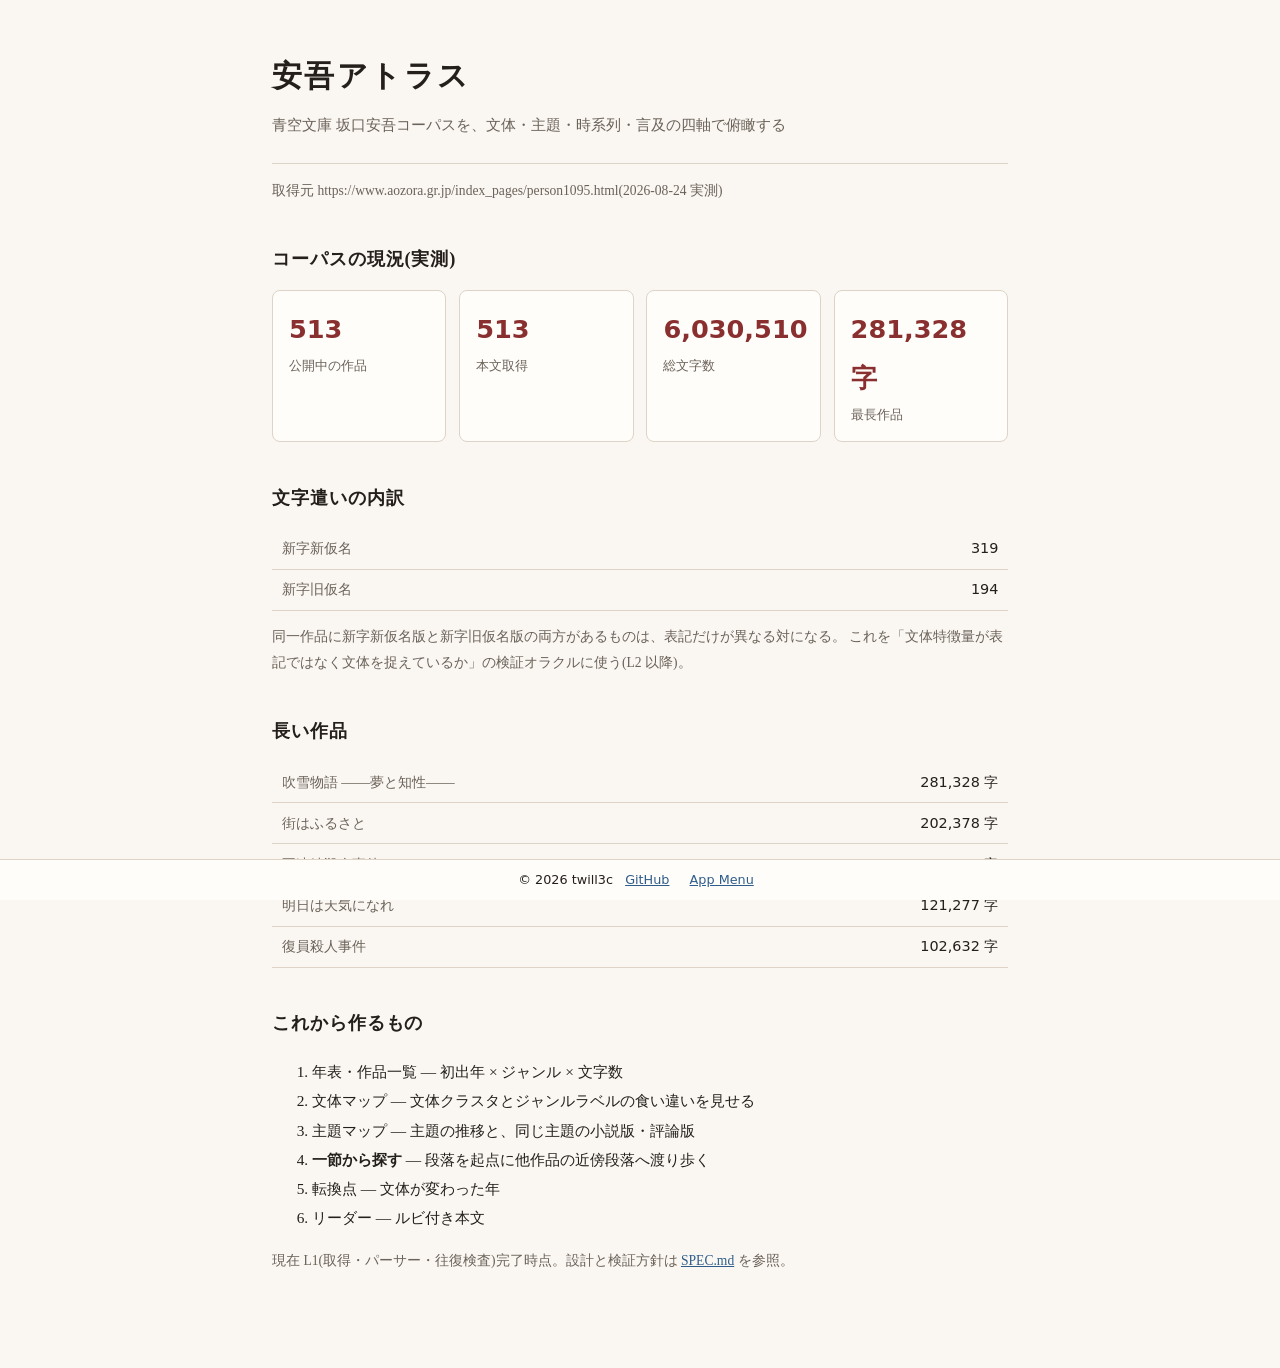
==== web/index.html @ 95162ca3 "feat: L1 完了 — 全 513 作品取得・往復検査 100%・Vercel 登録(F-01..04) - ルビあり版が無い 86 件をルビなし版へフォールバック(text_kind で区別)。" ====
<!doctype html>
<html lang="ja">
<head>
<meta charset="utf-8">
<meta name="viewport" content="width=device-width, initial-scale=1">
<title>安吾アトラス</title>
<link rel="stylesheet" href="style.css">
</head>
<body>
<main>
  <header>
    <h1>安吾アトラス</h1>
    <p class="sub">青空文庫 坂口安吾コーパスを、文体・主題・時系列・言及の四軸で俯瞰する</p>
  </header>

  <p class="note" id="status">コーパス実測を読み込んでいます…</p>

  <h2>コーパスの現況(実測)</h2>
  <div class="tiles" id="tiles"></div>

  <h2>文字遣いの内訳</h2>
  <table id="kana"><tbody></tbody></table>
  <p class="note">
    同一作品に新字新仮名版と新字旧仮名版の両方があるものは、表記だけが異なる対になる。
    これを「文体特徴量が表記ではなく文体を捉えているか」の検証オラクルに使う(L2 以降)。
  </p>

  <h2>長い作品</h2>
  <table id="longest"><tbody></tbody></table>

  <h2>これから作るもの</h2>
  <ol>
    <li>年表・作品一覧 — 初出年 × ジャンル × 文字数</li>
    <li>文体マップ — 文体クラスタとジャンルラベルの食い違いを見せる</li>
    <li>主題マップ — 主題の推移と、同じ主題の小説版・評論版</li>
    <li><strong>一節から探す</strong> — 段落を起点に他作品の近傍段落へ渡り歩く</li>
    <li>転換点 — 文体が変わった年</li>
    <li>リーダー — ルビ付き本文</li>
  </ol>
  <p class="note">
    現在 L1(取得・パーサー・往復検査)完了時点。設計と検証方針は
    <a href="https://github.com/twill3c/ango-atlas/blob/main/SPEC.md">SPEC.md</a> を参照。
  </p>
</main>

<footer>
  <span>&copy; 2026 twill3c</span>
  <a href="https://github.com/twill3c/ango-atlas">GitHub</a>
  <a href="https://app-menu-amber.vercel.app/">App Menu</a>
</footer>

<script>
const fmt = (n) => n.toLocaleString("ja-JP");
fetch("data/corpus_summary.json").then(r => r.json()).then(d => {
  document.getElementById("status").textContent =
    "取得元 " + d.provenance.author_page + "(" + d.provenance.fetched_at + " 実測)";
  const tiles = [
    ["公開中の作品", fmt(d.listed)],
    ["本文取得", fmt(d.fetched)],
    ["総文字数", fmt(d.chars_total)],
    ["最長作品", fmt(d.chars_max) + " 字"],
  ];
  document.getElementById("tiles").innerHTML = tiles.map(
    ([l, n]) => '<div class="tile"><div class="n">' + n + '</div><div class="l">' + l + '</div></div>'
  ).join("");
  document.querySelector("#kana tbody").innerHTML = Object.entries(d.kana_type).map(
    ([k, v]) => "<tr><th>" + k + '</th><td class="num">' + fmt(v) + "</td></tr>"
  ).join("");
  document.querySelector("#longest tbody").innerHTML = d.longest.map(
    (w) => "<tr><th>" + w.title + '</th><td class="num">' + fmt(w.chars) + " 字</td></tr>"
  ).join("");
}).catch((e) => {
  document.getElementById("status").textContent = "コーパスサマリを読み込めませんでした: " + e;
});
</script>
</body>
</html>
---- web/style.css ----
:root {
  --bg: #faf7f2;
  --fg: #241f1a;
  --muted: #6b6259;
  --line: #ddd3c6;
  --card: #fffdfa;
  --accent: #8a2f2f;
  --accent2: #2f5d8a;
}
@media (prefers-color-scheme: dark) {
  :root:not([data-theme="light"]) {
    --bg: #171513;
    --fg: #ece5dc;
    --muted: #a2988c;
    --line: #332e29;
    --card: #1f1c19;
    --accent: #d08585;
    --accent2: #86b0d8;
  }
}
* { box-sizing: border-box; }
body {
  margin: 0;
  padding: 0 1rem 5rem;
  background: var(--bg);
  color: var(--fg);
  font-family: "Hiragino Mincho ProN", "Yu Mincho", serif;
  line-height: 1.9;
}
main { max-width: 46rem; margin: 0 auto; }
header { padding: 3rem 0 1.5rem; border-bottom: 1px solid var(--line); }
h1 { font-size: 1.9rem; margin: 0 0 .3rem; letter-spacing: .08em; }
.sub { color: var(--muted); margin: 0; font-size: .95rem; }
h2 { font-size: 1.15rem; margin: 2.4rem 0 .8rem; letter-spacing: .05em; }
.tiles { display: grid; grid-template-columns: repeat(auto-fit, minmax(9rem, 1fr)); gap: .8rem; }
.tile {
  background: var(--card); border: 1px solid var(--line);
  border-radius: .5rem; padding: .9rem 1rem;
}
.tile .n { font-size: 1.6rem; font-weight: 600; color: var(--accent); font-family: system-ui, sans-serif; }
.tile .l { font-size: .8rem; color: var(--muted); }
table { border-collapse: collapse; width: 100%; font-size: .9rem; }
th, td { text-align: left; padding: .4rem .6rem; border-bottom: 1px solid var(--line); }
th { color: var(--muted); font-weight: 500; }
td.num { text-align: right; font-family: system-ui, sans-serif; }
p, li { font-size: .96rem; }
a { color: var(--accent2); }
.note { color: var(--muted); font-size: .85rem; }
footer {
  position: fixed; left: 0; right: 0; bottom: 0;
  background: var(--card); border-top: 1px solid var(--line);
  font-size: .8rem; text-align: center; padding: .5rem;
  font-family: system-ui, sans-serif;
}
footer a { margin: 0 .5rem; }
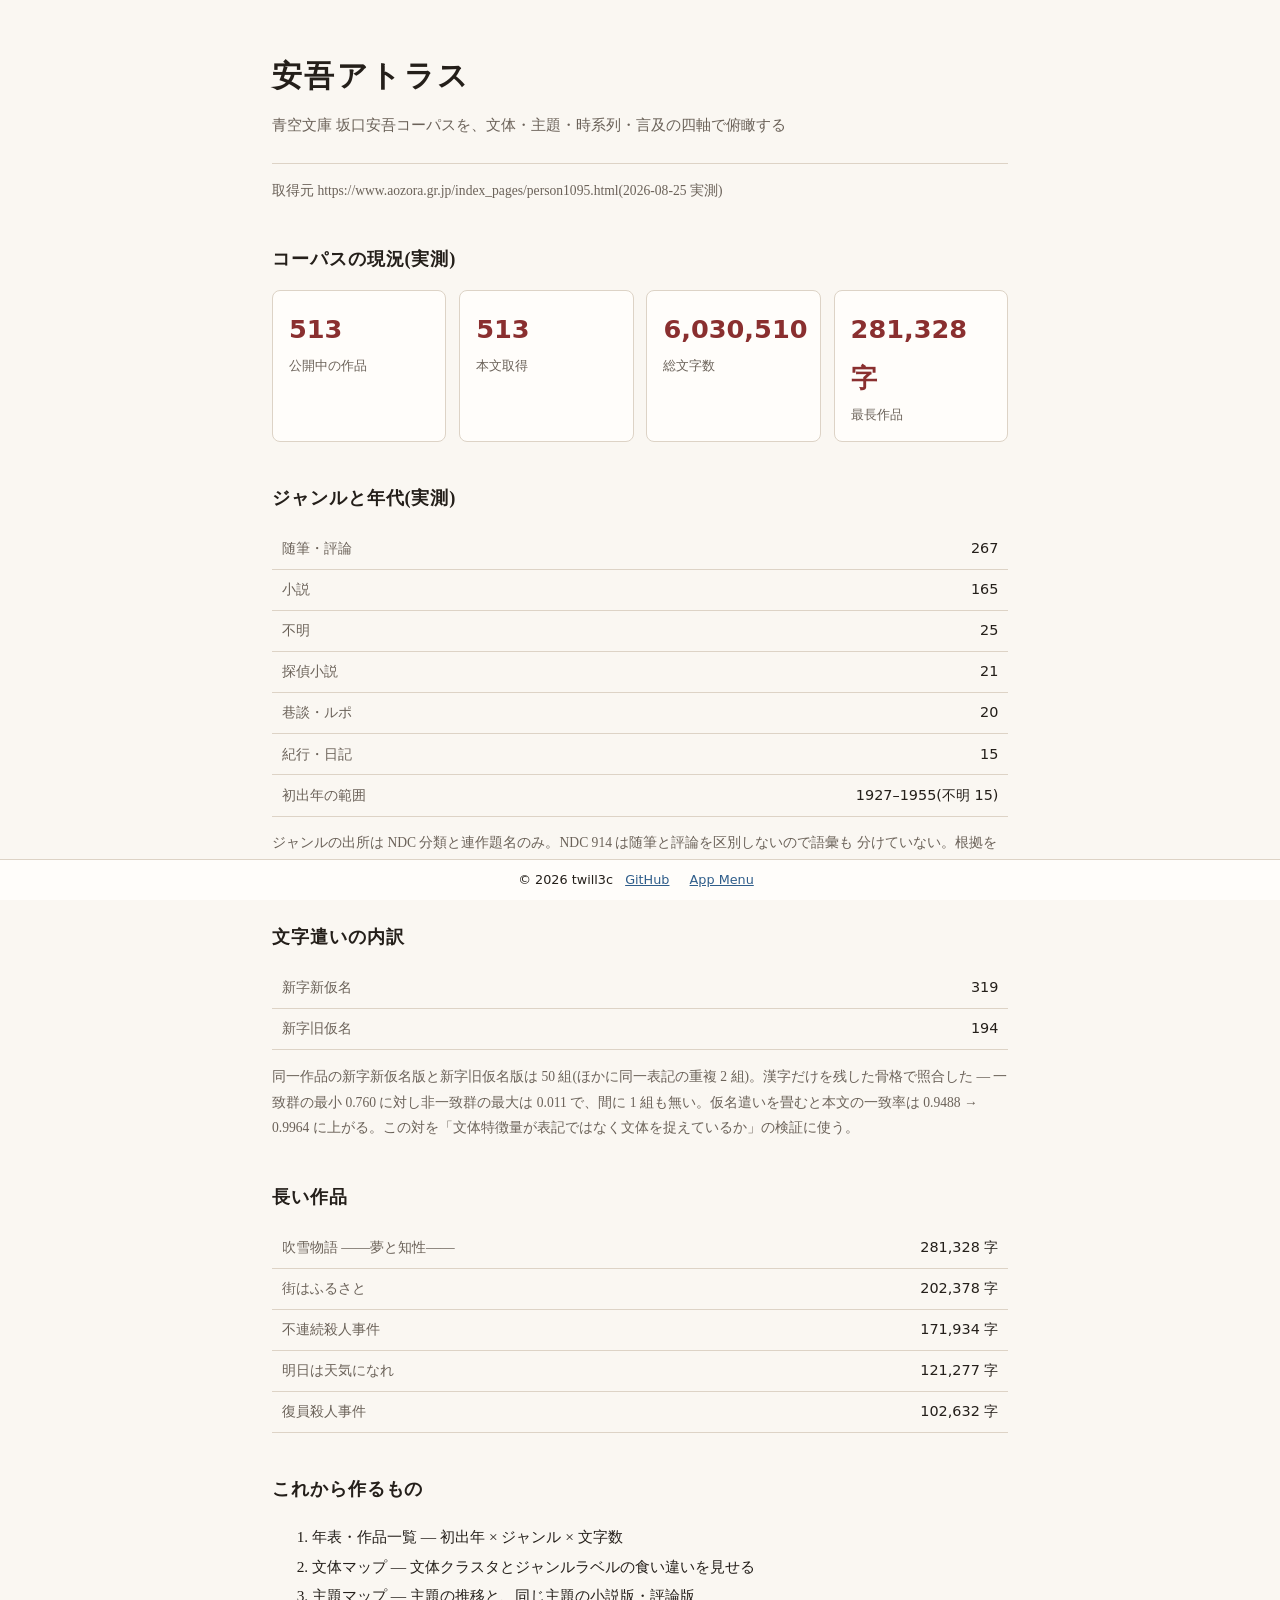
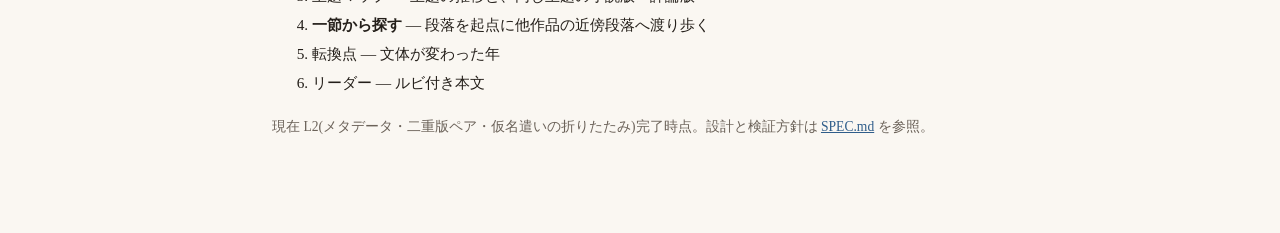
==== commit 6ca7e68e: "feat: L2 メタデータ・二重版ペア・仮名遣いの折りたたみ(F-05..07) - build_meta: 初出年を 2 出所(カード欄・本文フッタ)から取り、食い違いは元号と   整合する側を採" ====
--- a/web/index.html
+++ b/web/index.html
@@ -18,12 +18,16 @@
   <h2>コーパスの現況(実測)</h2>
   <div class="tiles" id="tiles"></div>
 
+  <h2>ジャンルと年代(実測)</h2>
+  <table id="genre"><tbody></tbody></table>
+  <p class="note">
+    ジャンルの出所は NDC 分類と連作題名のみ。NDC 914 は随筆と評論を区別しないので語彙も
+    分けていない。根拠を持てない 25 件は「不明」のまま置いている。
+  </p>
+
   <h2>文字遣いの内訳</h2>
   <table id="kana"><tbody></tbody></table>
-  <p class="note">
-    同一作品に新字新仮名版と新字旧仮名版の両方があるものは、表記だけが異なる対になる。
-    これを「文体特徴量が表記ではなく文体を捉えているか」の検証オラクルに使う(L2 以降)。
-  </p>
+  <p class="note" id="pairnote"></p>
 
   <h2>長い作品</h2>
   <table id="longest"><tbody></tbody></table>
@@ -38,7 +42,7 @@
     <li>リーダー — ルビ付き本文</li>
   </ol>
   <p class="note">
-    現在 L1(取得・パーサー・往復検査)完了時点。設計と検証方針は
+    現在 L2(メタデータ・二重版ペア・仮名遣いの折りたたみ)完了時点。設計と検証方針は
     <a href="https://github.com/twill3c/ango-atlas/blob/main/SPEC.md">SPEC.md</a> を参照。
   </p>
 </main>
@@ -66,6 +70,23 @@
   document.querySelector("#kana tbody").innerHTML = Object.entries(d.kana_type).map(
     ([k, v]) => "<tr><th>" + k + '</th><td class="num">' + fmt(v) + "</td></tr>"
   ).join("");
+  if (d.genre) {
+    const rows = Object.entries(d.genre).map(
+      ([k, v]) => "<tr><th>" + k + '</th><td class="num">' + fmt(v) + "</td></tr>"
+    );
+    rows.push("<tr><th>初出年の範囲</th><td class=\"num\">" + d.year_range[0] + "–" + d.year_range[1] +
+      "(不明 " + d.year_unknown + ")</td></tr>");
+    document.querySelector("#genre tbody").innerHTML = rows.join("");
+  }
+  if (d.pairs) {
+    document.getElementById("pairnote").textContent =
+      "同一作品の新字新仮名版と新字旧仮名版は " + d.pairs.variant + " 組(ほかに同一表記の重複 " +
+      d.pairs.duplicate + " 組)。漢字だけを残した骨格で照合した — 一致群の最小 " +
+      d.pairs.calibration.matched_min.toFixed(3) + " に対し非一致群の最大は " +
+      d.pairs.calibration.unmatched_max.toFixed(3) + " で、間に 1 組も無い。" +
+      "仮名遣いを畳むと本文の一致率は " + d.fold.raw_median + " → " + d.fold.folded_median +
+      " に上がる。この対を「文体特徴量が表記ではなく文体を捉えているか」の検証に使う。";
+  }
   document.querySelector("#longest tbody").innerHTML = d.longest.map(
     (w) => "<tr><th>" + w.title + '</th><td class="num">' + fmt(w.chars) + " 字</td></tr>"
   ).join("");
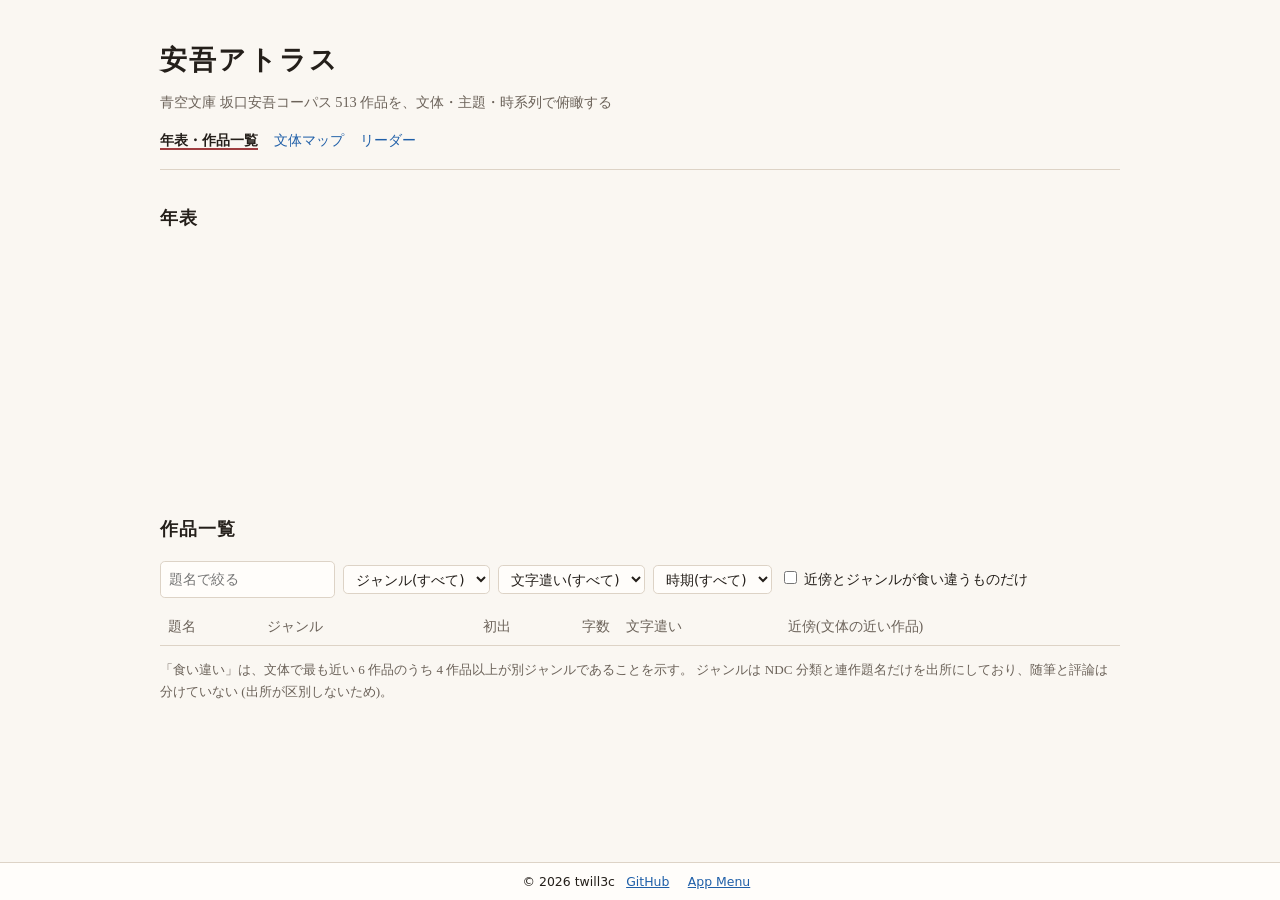
==== commit e7532de5: "feat: 年表・文体マップ・リーダーの 3 ページ(F-10/F-11/F-12) - index: 初出年 × ジャンルの積み上げ年表 + 5 軸フィルタの作品一覧 - lens: 主成分平面の散" ====
--- a/web/index.html
+++ b/web/index.html
@@ -3,96 +3,155 @@
 <head>
 <meta charset="utf-8">
 <meta name="viewport" content="width=device-width, initial-scale=1">
-<title>安吾アトラス</title>
+<title>安吾アトラス — 年表・作品一覧</title>
 <link rel="stylesheet" href="style.css">
 </head>
-<body>
+<body data-page="index">
 <main>
   <header>
-    <h1>安吾アトラス</h1>
-    <p class="sub">青空文庫 坂口安吾コーパスを、文体・主題・時系列・言及の四軸で俯瞰する</p>
+    <h1><a href="index.html">安吾アトラス</a></h1>
+    <p class="sub">青空文庫 坂口安吾コーパス 513 作品を、文体・主題・時系列で俯瞰する</p>
   </header>
 
-  <p class="note" id="status">コーパス実測を読み込んでいます…</p>
-
-  <h2>コーパスの現況(実測)</h2>
   <div class="tiles" id="tiles"></div>
 
-  <h2>ジャンルと年代(実測)</h2>
-  <table id="genre"><tbody></tbody></table>
+  <h2>年表</h2>
+  <div class="scroll"><svg id="timeline" viewBox="0 0 900 220" role="img"
+       aria-label="初出年ごとの作品数をジャンル別に積み上げた棒グラフ"></svg></div>
+  <div class="legend" id="tlegend"></div>
+
+  <h2>作品一覧</h2>
+  <div class="controls">
+    <input type="search" id="q" placeholder="題名で絞る" size="18">
+    <select id="genre"><option value="">ジャンル(すべて)</option></select>
+    <select id="kana"><option value="">文字遣い(すべて)</option></select>
+    <select id="period"><option value="">時期(すべて)</option></select>
+    <label><input type="checkbox" id="mmonly"> 近傍とジャンルが食い違うものだけ</label>
+    <span class="note" id="count"></span>
+  </div>
+  <div class="scroll"><table id="list">
+    <thead><tr>
+      <th data-sort="t">題名</th><th data-sort="g">ジャンル</th>
+      <th data-sort="y" class="num">初出</th><th data-sort="c" class="num">字数</th>
+      <th data-sort="k">文字遣い</th><th>近傍(文体の近い作品)</th>
+    </tr></thead><tbody></tbody>
+  </table></div>
   <p class="note">
-    ジャンルの出所は NDC 分類と連作題名のみ。NDC 914 は随筆と評論を区別しないので語彙も
-    分けていない。根拠を持てない 25 件は「不明」のまま置いている。
-  </p>
-
-  <h2>文字遣いの内訳</h2>
-  <table id="kana"><tbody></tbody></table>
-  <p class="note" id="pairnote"></p>
-
-  <h2>長い作品</h2>
-  <table id="longest"><tbody></tbody></table>
-
-  <h2>これから作るもの</h2>
-  <ol>
-    <li>年表・作品一覧 — 初出年 × ジャンル × 文字数</li>
-    <li>文体マップ — 文体クラスタとジャンルラベルの食い違いを見せる</li>
-    <li>主題マップ — 主題の推移と、同じ主題の小説版・評論版</li>
-    <li><strong>一節から探す</strong> — 段落を起点に他作品の近傍段落へ渡り歩く</li>
-    <li>転換点 — 文体が変わった年</li>
-    <li>リーダー — ルビ付き本文</li>
-  </ol>
-  <p class="note">
-    現在 L2(メタデータ・二重版ペア・仮名遣いの折りたたみ)完了時点。設計と検証方針は
-    <a href="https://github.com/twill3c/ango-atlas/blob/main/SPEC.md">SPEC.md</a> を参照。
+    「食い違い」は、文体で最も近い 6 作品のうち 4 作品以上が別ジャンルであることを示す。
+    ジャンルは NDC 分類と連作題名だけを出所にしており、随筆と評論は分けていない
+    (出所が区別しないため)。
   </p>
 </main>
+<script src="nav.js"></script>
+<script>
+const fmt = (n) => (n == null ? "—" : n.toLocaleString("ja-JP"));
+let W = [], BY = {}, SUM = null;
 
-<footer>
-  <span>&copy; 2026 twill3c</span>
-  <a href="https://github.com/twill3c/ango-atlas">GitHub</a>
-  <a href="https://app-menu-amber.vercel.app/">App Menu</a>
-</footer>
+Promise.all([
+  fetch("data/works.json").then((r) => r.json()),
+  fetch("data/corpus_summary.json").then((r) => r.json()),
+]).then(([w, s]) => {
+  W = w.works; SUM = s;
+  BY = Object.fromEntries(W.map((r) => [r.id, r]));
+  tiles(s, w);
+  timeline();
+  fillSelects();
+  render();
+});
 
-<script>
-const fmt = (n) => n.toLocaleString("ja-JP");
-fetch("data/corpus_summary.json").then(r => r.json()).then(d => {
-  document.getElementById("status").textContent =
-    "取得元 " + d.provenance.author_page + "(" + d.provenance.fetched_at + " 実測)";
-  const tiles = [
-    ["公開中の作品", fmt(d.listed)],
-    ["本文取得", fmt(d.fetched)],
-    ["総文字数", fmt(d.chars_total)],
-    ["最長作品", fmt(d.chars_max) + " 字"],
+function tiles(s, w) {
+  const t = [
+    ["作品数", fmt(s.listed)],
+    ["総字数", fmt(s.chars_total)],
+    ["初出年", s.year_range[0] + "–" + s.year_range[1]],
+    ["二重版", s.pairs.variant + " 組"],
+    ["文体クラスタ", w.k + " 群"],
   ];
-  document.getElementById("tiles").innerHTML = tiles.map(
-    ([l, n]) => '<div class="tile"><div class="n">' + n + '</div><div class="l">' + l + '</div></div>'
-  ).join("");
-  document.querySelector("#kana tbody").innerHTML = Object.entries(d.kana_type).map(
-    ([k, v]) => "<tr><th>" + k + '</th><td class="num">' + fmt(v) + "</td></tr>"
-  ).join("");
-  if (d.genre) {
-    const rows = Object.entries(d.genre).map(
-      ([k, v]) => "<tr><th>" + k + '</th><td class="num">' + fmt(v) + "</td></tr>"
-    );
-    rows.push("<tr><th>初出年の範囲</th><td class=\"num\">" + d.year_range[0] + "–" + d.year_range[1] +
-      "(不明 " + d.year_unknown + ")</td></tr>");
-    document.querySelector("#genre tbody").innerHTML = rows.join("");
+  if (s.o1) t.push(["二重版が互いに最近傍", s.o1.nearest + "/" + s.o1.n_pairs]);
+  document.getElementById("tiles").innerHTML = t
+    .map(([l, n]) => `<div class="tile"><div class="n">${n}</div><div class="l">${l}</div></div>`)
+    .join("");
+}
+
+const GENRES = ["小説", "随筆・評論", "探偵小説", "巷談・ルポ", "紀行・日記", "戯曲"];
+const GC = { "小説": "var(--c0)", "随筆・評論": "var(--c1)", "探偵小説": "var(--c4)",
+             "巷談・ルポ": "var(--c3)", "紀行・日記": "var(--c2)", "戯曲": "var(--c5)", "不明": "var(--muted)" };
+
+function timeline() {
+  const years = W.filter((r) => r.y).map((r) => r.y);
+  const y0 = Math.min(...years), y1 = Math.max(...years);
+  const cats = GENRES.concat(["不明"]);
+  const counts = {};
+  for (let y = y0; y <= y1; y++) counts[y] = Object.fromEntries(cats.map((c) => [c, 0]));
+  W.forEach((r) => { if (r.y) counts[r.y][r.g || "不明"]++; });
+  const max = Math.max(...Object.values(counts).map((o) => Object.values(o).reduce((a, b) => a + b, 0)));
+  const L = 40, R = 10, T = 10, B = 34, Wd = 900, H = 220;
+  const bw = (Wd - L - R) / (y1 - y0 + 1);
+  let svg = "";
+  for (let y = y0; y <= y1; y++) {
+    let acc = 0;
+    cats.forEach((c) => {
+      const v = counts[y][c];
+      if (!v) return;
+      const h = (H - T - B) * v / max;
+      const yy = H - B - (H - T - B) * (acc + v) / max;
+      acc += v;
+      svg += `<rect x="${(L + (y - y0) * bw).toFixed(1)}" y="${yy.toFixed(1)}" width="${(bw - 1.4).toFixed(1)}" height="${h.toFixed(1)}" fill="${GC[c]}"><title>${y} ${c} ${v} 作</title></rect>`;
+    });
+    if (y % 5 === 0)
+      svg += `<text x="${(L + (y - y0) * bw + bw / 2).toFixed(1)}" y="${H - B + 15}" font-size="10" text-anchor="middle" fill="currentColor" font-family="system-ui">${y}</text>`;
   }
-  if (d.pairs) {
-    document.getElementById("pairnote").textContent =
-      "同一作品の新字新仮名版と新字旧仮名版は " + d.pairs.variant + " 組(ほかに同一表記の重複 " +
-      d.pairs.duplicate + " 組)。漢字だけを残した骨格で照合した — 一致群の最小 " +
-      d.pairs.calibration.matched_min.toFixed(3) + " に対し非一致群の最大は " +
-      d.pairs.calibration.unmatched_max.toFixed(3) + " で、間に 1 組も無い。" +
-      "仮名遣いを畳むと本文の一致率は " + d.fold.raw_median + " → " + d.fold.folded_median +
-      " に上がる。この対を「文体特徴量が表記ではなく文体を捉えているか」の検証に使う。";
-  }
-  document.querySelector("#longest tbody").innerHTML = d.longest.map(
-    (w) => "<tr><th>" + w.title + '</th><td class="num">' + fmt(w.chars) + " 字</td></tr>"
-  ).join("");
-}).catch((e) => {
-  document.getElementById("status").textContent = "コーパスサマリを読み込めませんでした: " + e;
-});
+  svg += `<line x1="${L}" y1="${H - B}" x2="${Wd - R}" y2="${H - B}" stroke="currentColor" stroke-opacity=".3"/>`;
+  svg += `<text x="4" y="${T + 10}" font-size="10" fill="currentColor" font-family="system-ui">${max} 作</text>`;
+  document.getElementById("timeline").innerHTML = svg;
+  document.getElementById("tlegend").innerHTML = cats
+    .map((c) => `<span><i class="dot" style="background:${GC[c]}"></i>${c}</span>`)
+    .join("");
+}
+
+function fillSelects() {
+  const add = (id, vals) => {
+    const el = document.getElementById(id);
+    vals.forEach((v) => el.insertAdjacentHTML("beforeend", `<option>${v}</option>`));
+    el.onchange = render;
+  };
+  add("genre", GENRES.concat(["不明"]));
+  add("kana", [...new Set(W.map((r) => r.k))]);
+  add("period", [...new Set(W.map((r) => r.pd))]);
+  document.getElementById("q").oninput = render;
+  document.getElementById("mmonly").onchange = render;
+  document.querySelectorAll("th[data-sort]").forEach((th) => {
+    th.style.cursor = "pointer";
+    th.onclick = () => { sortKey = th.dataset.sort; sortAsc = sortKey === lastKey ? !sortAsc : true; lastKey = sortKey; render(); };
+  });
+}
+
+let sortKey = "y", sortAsc = true, lastKey = "y";
+function render() {
+  const q = document.getElementById("q").value.trim();
+  const g = document.getElementById("genre").value;
+  const k = document.getElementById("kana").value;
+  const p = document.getElementById("period").value;
+  const mm = document.getElementById("mmonly").checked;
+  let rows = W.filter((r) =>
+    (!q || r.t.includes(q)) && (!g || (r.g || "不明") === g) &&
+    (!k || r.k === k) && (!p || r.pd === p) && (!mm || r.mm));
+  rows.sort((a, b) => {
+    const x = a[sortKey], y = b[sortKey];
+    if (x == null) return 1;
+    if (y == null) return -1;
+    return (x > y ? 1 : x < y ? -1 : 0) * (sortAsc ? 1 : -1);
+  });
+  document.getElementById("count").textContent = rows.length + " 件";
+  document.querySelector("#list tbody").innerHTML = rows.map((r) => `
+    <tr class="${r.mm ? "mm" : ""}">
+      <td><a href="reader.html?w=${r.id}">${r.t}</a></td>
+      <td><span class="chip" style="color:${GC[r.g || "不明"]}">${r.g || "不明"}</span></td>
+      <td class="num">${r.y || "—"}</td><td class="num">${fmt(r.c)}</td>
+      <td>${r.k.replace("新字", "")}</td>
+      <td class="note">${r.nb.slice(1, 4).map((n) => `<a href="reader.html?w=${n}">${BY[n].t.slice(0, 14)}</a>`).join(" / ")}</td>
+    </tr>`).join("");
+}
 </script>
 </body>
 </html>
--- a/web/style.css
+++ b/web/style.css
@@ -1,55 +1,70 @@
 :root {
-  --bg: #faf7f2;
-  --fg: #241f1a;
-  --muted: #6b6259;
-  --line: #ddd3c6;
-  --card: #fffdfa;
-  --accent: #8a2f2f;
-  --accent2: #2f5d8a;
+  --bg: #faf7f2; --fg: #241f1a; --muted: #6b6259; --line: #ddd3c6;
+  --card: #fffdfa; --accent: #9e3d3f; --accent2: #1f5fa8; --hl: #f3e7d8;
+  --c0: #9e3d3f; --c1: #1f5fa8; --c2: #4a7c3f; --c3: #a4682a;
+  --c4: #6b4a8a; --c5: #2f7f7a; --c6: #8a6b2f; --c7: #7a3f6b;
 }
 @media (prefers-color-scheme: dark) {
   :root:not([data-theme="light"]) {
-    --bg: #171513;
-    --fg: #ece5dc;
-    --muted: #a2988c;
-    --line: #332e29;
-    --card: #1f1c19;
-    --accent: #d08585;
-    --accent2: #86b0d8;
+    --bg: #171513; --fg: #ece5dc; --muted: #a2988c; --line: #332e29;
+    --card: #1f1c19; --accent: #c4686a; --accent2: #5b8fd4; --hl: #2a241d;
+    --c0: #c4686a; --c1: #5b8fd4; --c2: #7fae72; --c3: #cb9256;
+    --c4: #a087c0; --c5: #5eb0aa; --c6: #bb9a5c; --c7: #b1739c;
   }
 }
 * { box-sizing: border-box; }
 body {
-  margin: 0;
-  padding: 0 1rem 5rem;
-  background: var(--bg);
-  color: var(--fg);
-  font-family: "Hiragino Mincho ProN", "Yu Mincho", serif;
-  line-height: 1.9;
+  margin: 0; padding: 0 1rem 5rem; background: var(--bg); color: var(--fg);
+  font-family: "Hiragino Mincho ProN", "Yu Mincho", serif; line-height: 1.85;
 }
-main { max-width: 46rem; margin: 0 auto; }
-header { padding: 3rem 0 1.5rem; border-bottom: 1px solid var(--line); }
-h1 { font-size: 1.9rem; margin: 0 0 .3rem; letter-spacing: .08em; }
-.sub { color: var(--muted); margin: 0; font-size: .95rem; }
-h2 { font-size: 1.15rem; margin: 2.4rem 0 .8rem; letter-spacing: .05em; }
-.tiles { display: grid; grid-template-columns: repeat(auto-fit, minmax(9rem, 1fr)); gap: .8rem; }
-.tile {
-  background: var(--card); border: 1px solid var(--line);
-  border-radius: .5rem; padding: .9rem 1rem;
+main { max-width: 60rem; margin: 0 auto; }
+header { padding: 2.2rem 0 1rem; border-bottom: 1px solid var(--line); }
+h1 { font-size: 1.7rem; margin: 0 0 .2rem; letter-spacing: .08em; }
+h1 a { color: inherit; text-decoration: none; }
+.sub { color: var(--muted); margin: 0; font-size: .9rem; }
+nav { margin: .8rem 0 0; font-family: system-ui, sans-serif; font-size: .85rem; }
+nav a { margin-right: 1rem; color: var(--accent2); text-decoration: none; }
+nav a[aria-current] { color: var(--fg); font-weight: 600; border-bottom: 2px solid var(--accent); }
+h2 { font-size: 1.1rem; margin: 2rem 0 .7rem; letter-spacing: .05em; }
+a { color: var(--accent2); }
+.note { color: var(--muted); font-size: .82rem; line-height: 1.7; }
+.tiles { display: grid; grid-template-columns: repeat(auto-fit, minmax(8.5rem, 1fr)); gap: .7rem; }
+.tile { background: var(--card); border: 1px solid var(--line); border-radius: .45rem; padding: .7rem .9rem; }
+.tile .n { font-size: 1.4rem; font-weight: 600; color: var(--accent); font-family: system-ui, sans-serif; }
+.tile .l { font-size: .75rem; color: var(--muted); }
+.controls {
+  display: flex; flex-wrap: wrap; gap: .5rem; align-items: center;
+  font-family: system-ui, sans-serif; font-size: .85rem; margin: 1rem 0 .6rem;
 }
-.tile .n { font-size: 1.6rem; font-weight: 600; color: var(--accent); font-family: system-ui, sans-serif; }
-.tile .l { font-size: .8rem; color: var(--muted); }
-table { border-collapse: collapse; width: 100%; font-size: .9rem; }
-th, td { text-align: left; padding: .4rem .6rem; border-bottom: 1px solid var(--line); }
-th { color: var(--muted); font-weight: 500; }
-td.num { text-align: right; font-family: system-ui, sans-serif; }
-p, li { font-size: .96rem; }
-a { color: var(--accent2); }
-.note { color: var(--muted); font-size: .85rem; }
+select, input[type="search"], button {
+  font: inherit; padding: .3rem .5rem; border: 1px solid var(--line);
+  border-radius: .3rem; background: var(--card); color: var(--fg);
+}
+button { cursor: pointer; }
+table { border-collapse: collapse; width: 100%; font-size: .88rem; }
+th, td { text-align: left; padding: .35rem .5rem; border-bottom: 1px solid var(--line); vertical-align: top; }
+th { color: var(--muted); font-weight: 500; position: sticky; top: 0; background: var(--bg); }
+td.num, th.num { text-align: right; font-family: system-ui, sans-serif; white-space: nowrap; }
+tr.mm td:first-child::after {
+  content: "食い違い"; font-size: .65rem; color: var(--accent); border: 1px solid var(--accent);
+  border-radius: .2rem; padding: 0 .25rem; margin-left: .4rem; font-family: system-ui, sans-serif;
+}
+.chip {
+  display: inline-block; font-family: system-ui, sans-serif; font-size: .72rem;
+  padding: .05rem .4rem; border-radius: .8rem; border: 1px solid var(--line); color: var(--muted);
+}
+svg { max-width: 100%; height: auto; display: block; }
+.legend { display: flex; flex-wrap: wrap; gap: .6rem; font-family: system-ui, sans-serif; font-size: .78rem; }
+.legend span { display: inline-flex; align-items: center; gap: .25rem; }
+.dot { width: .6rem; height: .6rem; border-radius: 50%; display: inline-block; }
 footer {
-  position: fixed; left: 0; right: 0; bottom: 0;
-  background: var(--card); border-top: 1px solid var(--line);
-  font-size: .8rem; text-align: center; padding: .5rem;
-  font-family: system-ui, sans-serif;
+  position: fixed; left: 0; right: 0; bottom: 0; background: var(--card);
+  border-top: 1px solid var(--line); font-size: .78rem; text-align: center;
+  padding: .45rem; font-family: system-ui, sans-serif; z-index: 5;
 }
-footer a { margin: 0 .5rem; }
+footer a { margin: 0 .45rem; }
+.reader { max-width: 34rem; margin: 0 auto; font-size: 1.02rem; line-height: 2.1; }
+.reader p { text-indent: 1em; margin: 0 0 .35em; }
+.reader rt { font-size: .5em; color: var(--muted); }
+.reader .anno { color: var(--muted); font-size: .8em; }
+.scroll { overflow-x: auto; }
